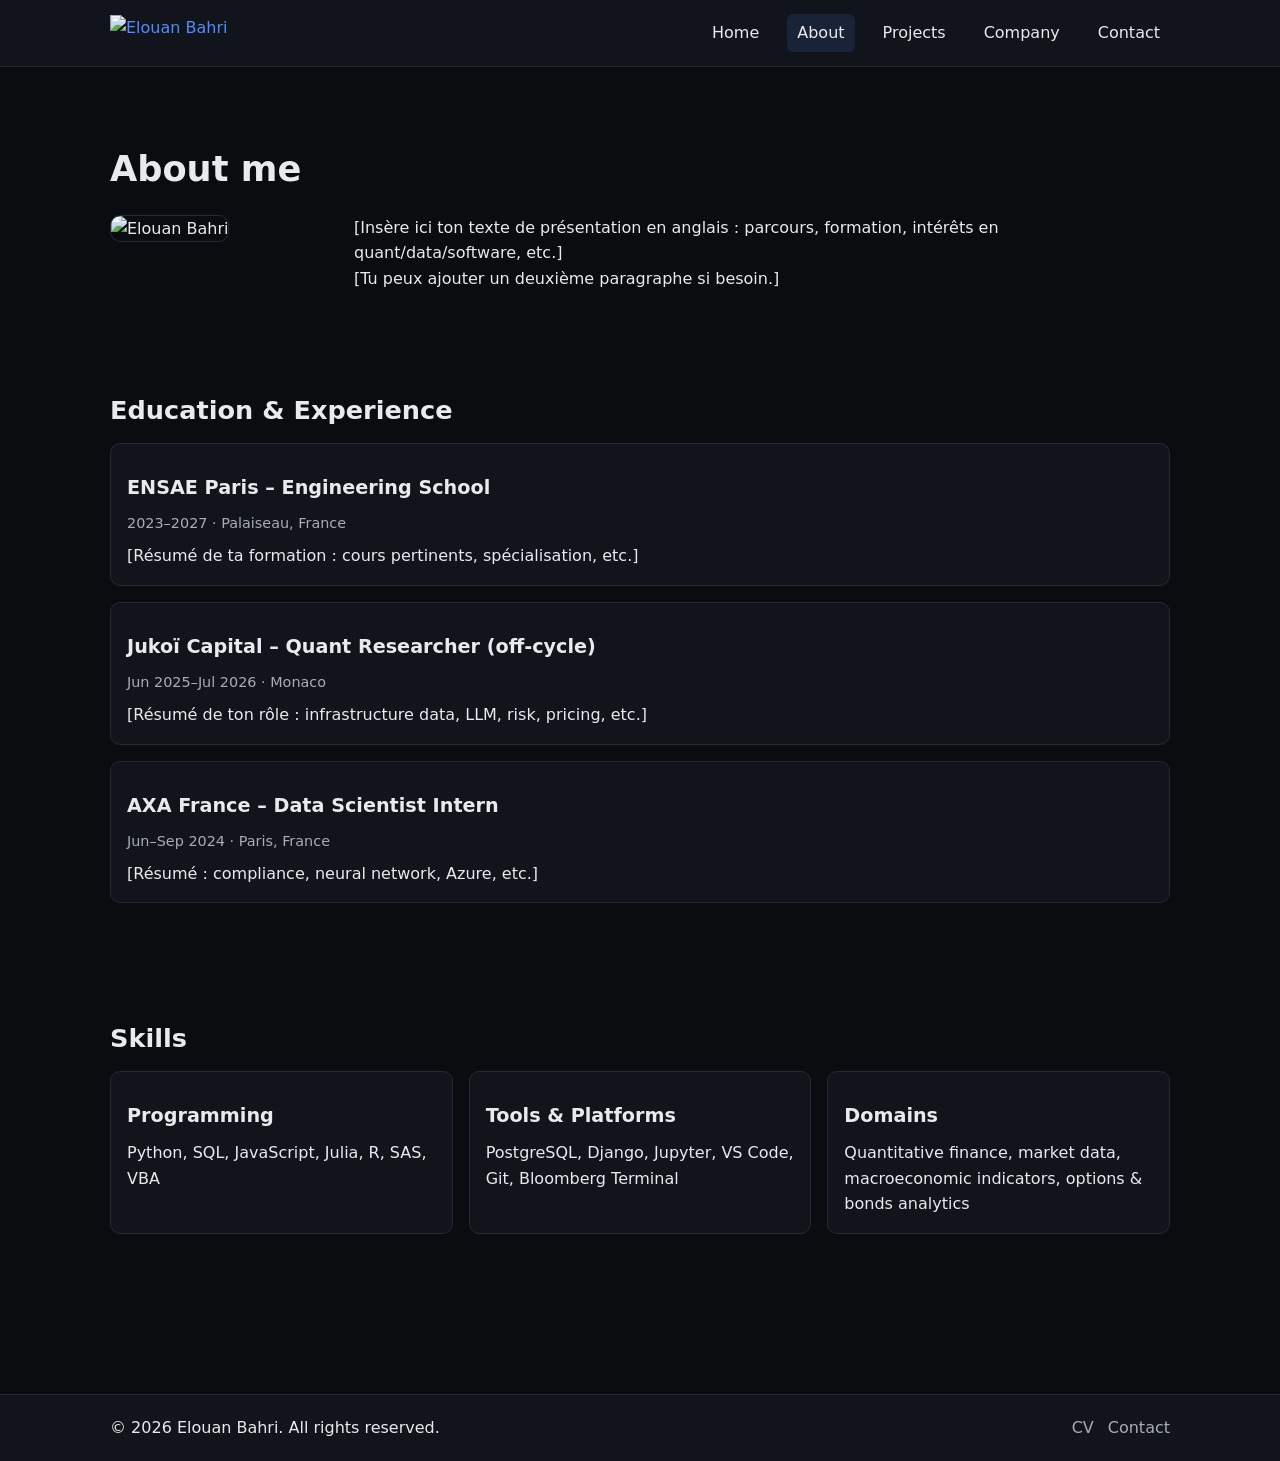
==== about.html @ 09587ba1 "initial commit" ====
<!DOCTYPE html>
<html lang="en">
<head>
  <meta charset="UTF-8" />
  <title>About – Elouan Bahri</title>
  <meta name="viewport" content="width=device-width, initial-scale=1" />
  <link rel="stylesheet" href="css/style.css" />
</head>
<body>
  <header class="site-header">
    <div class="container header-content">
      <a href="index.html" class="logo">
        <img src="assets/images/logo.svg" alt="Elouan Bahri" />
      </a>
      <nav class="main-nav">
        <a href="index.html">Home</a>
        <a href="about.html" class="active">About</a>
        <a href="projects.html">Projects</a>
        <a href="company.html">Company</a>
        <a href="contact.html">Contact</a>
      </nav>
    </div>
  </header>

  <main>
    <section class="section">
      <div class="container">
        <h1>About me</h1>
        <div class="about-grid">
          <div class="about-photo">
            <!-- Ta photo de profil -->
            <img src="assets/images/profile.jpg" alt="Elouan Bahri" />
          </div>
          <div class="about-text">
            <!-- Colle ici ton texte “About” prêt -->
            <p>
              [Insère ici ton texte de présentation en anglais : parcours, formation, intérêts en quant/data/software, etc.]
            </p>
            <p>
              [Tu peux ajouter un deuxième paragraphe si besoin.]
            </p>
          </div>
        </div>
      </div>
    </section>

    <section class="section">
      <div class="container">
        <h2>Education & Experience</h2>
        <!-- Tu peux structurer ça en listes ou en timeline simple -->
        <div class="timeline">
          <div class="timeline-item">
            <h3>ENSAE Paris – Engineering School</h3>
            <p class="timeline-meta">2023–2027 · Palaiseau, France</p>
            <p>
              [Résumé de ta formation : cours pertinents, spécialisation, etc.]
            </p>
          </div>
          <div class="timeline-item">
            <h3>Jukoï Capital – Quant Researcher (off-cycle)</h3>
            <p class="timeline-meta">Jun 2025–Jul 2026 · Monaco</p>
            <p>
              [Résumé de ton rôle : infrastructure data, LLM, risk, pricing, etc.]
            </p>
          </div>
          <div class="timeline-item">
            <h3>AXA France – Data Scientist Intern</h3>
            <p class="timeline-meta">Jun–Sep 2024 · Paris, France</p>
            <p>
              [Résumé : compliance, neural network, Azure, etc.]
            </p>
          </div>
        </div>
      </div>
    </section>

    <section class="section">
      <div class="container">
        <h2>Skills</h2>
        <div class="skills-grid">
          <div class="skill-category">
            <h3>Programming</h3>
            <p>Python, SQL, JavaScript, Julia, R, SAS, VBA</p>
          </div>
          <div class="skill-category">
            <h3>Tools & Platforms</h3>
            <p>PostgreSQL, Django, Jupyter, VS Code, Git, Bloomberg Terminal</p>
          </div>
          <div class="skill-category">
            <h3>Domains</h3>
            <p>Quantitative finance, market data, macroeconomic indicators, options & bonds analytics</p>
          </div>
        </div>
      </div>
    </section>
  </main>

  <footer class="site-footer">
    <div class="container">
      <p>&copy; 2026 Elouan Bahri. All rights reserved.</p>
      <div class="footer-links">
        <a href="cv.html">CV</a>
        <a href="contact.html">Contact</a>
      </div>
    </div>
  </footer>

  <script src="js/main.js"></script>
</body>
</html>
---- css/style.css ----
/* css/style.css */

:root {
  --bg: #0b0c10;
  --bg-alt: #12141c;
  --text: #e8eaed;
  --text-muted: #a8acb7;
  --primary: #4f8cff;
  --primary-hover: #3a73e0;
  --secondary: #2dd4bf;
  --border: #242836;
  --radius: 10px;
  --shadow: 0 8px 24px rgba(0,0,0,0.35);
}

* {
  box-sizing: border-box;
  margin: 0;
  padding: 0;
}

body {
  font-family: system-ui, -apple-system, BlinkMacSystemFont, "Segoe UI", sans-serif;
  background: var(--bg);
  color: var(--text);
  line-height: 1.6;
}

a {
  color: var(--primary);
  text-decoration: none;
}

a:hover {
  text-decoration: underline;
}

.container {
  width: 100%;
  max-width: 1100px;
  margin: 0 auto;
  padding: 0 20px;
}

/* Header */
.site-header {
  border-bottom: 1px solid var(--border);
  background: var(--bg-alt);
  position: sticky;
  top: 0;
  z-index: 10;
}

.header-content {
  display: flex;
  align-items: center;
  justify-content: space-between;
  padding: 14px 20px;
}

.logo img {
  height: 36px;
  width: auto;
  display: block;
}

.main-nav {
  display: flex;
  gap: 18px;
  flex-wrap: wrap;
}

.main-nav a {
  color: var(--text);
  font-weight: 500;
  padding: 6px 10px;
  border-radius: 6px;
}

.main-nav a.active,
.main-nav a:hover {
  background: rgba(79, 140, 255, 0.12);
  text-decoration: none;
}

/* Main sections */
main {
  padding: 40px 0 80px;
}

.section {
  padding: 40px 0;
}

.section-intro {
  color: var(--text-muted);
  max-width: 700px;
  margin-bottom: 24px;
}

h1, h2, h3 {
  line-height: 1.25;
  margin-bottom: 12px;
}

h1 {
  font-size: 2.2rem;
}

h2 {
  font-size: 1.6rem;
  margin-top: 24px;
}

h3 {
  font-size: 1.2rem;
  margin-top: 16px;
}

/* Hero */
.hero {
  padding: 60px 0;
}

.hero h1 {
  font-size: 2.8rem;
  margin-bottom: 8px;
}

.hero-subtitle {
  font-size: 1.1rem;
  color: var(--text-muted);
  max-width: 650px;
  margin-bottom: 24px;
}

.hero-cta {
  display: flex;
  gap: 12px;
  flex-wrap: wrap;
}

/* Buttons */
.btn {
  display: inline-block;
  padding: 10px 18px;
  border-radius: 8px;
  font-weight: 600;
  text-decoration: none;
  border: 1px solid transparent;
  cursor: pointer;
}

.btn-primary {
  background: var(--primary);
  color: #fff;
}

.btn-primary:hover {
  background: var(--primary-hover);
  text-decoration: none;
}

.btn-secondary {
  background: transparent;
  color: var(--text);
  border-color: var(--border);
}

.btn-secondary:hover {
  border-color: var(--text-muted);
  text-decoration: none;
}

/* Grids */
.grid-3 {
  display: grid;
  grid-template-columns: repeat(auto-fit, minmax(260px, 1fr));
  gap: 20px;
  margin-top: 24px;
}

.card {
  background: var(--bg-alt);
  border: 1px solid var(--border);
  border-radius: var(--radius);
  padding: 18px;
  box-shadow: var(--shadow);
}

/* Project highlight */
.project-highlight {
  display: grid;
  grid-template-columns: 1.2fr 1fr;
  gap: 24px;
  align-items: center;
  margin-top: 24px;
}

.project-highlight-text h3 {
  margin-top: 0;
}

.project-highlight-image img {
  width: 100%;
  height: auto;
  border-radius: var(--radius);
  border: 1px solid var(--border);
}

/* Projects grid */
.projects-grid {
  display: grid;
  grid-template-columns: repeat(auto-fit, minmax(280px, 1fr));
  gap: 20px;
  margin-top: 24px;
}

.project-card {
  display: block;
  background: var(--bg-alt);
  border: 1px solid var(--border);
  border-radius: var(--radius);
  overflow: hidden;
  transition: transform 0.15s ease, box-shadow 0.15s ease;
}

.project-card:hover {
  transform: translateY(-2px);
  box-shadow: var(--shadow);
  text-decoration: none;
}

.project-card-image img {
  width: 100%;
  height: 180px;
  object-fit: cover;
  display: block;
}

.project-card-content {
  padding: 16px;
}

.project-card-content h3 {
  margin-top: 0;
  margin-bottom: 8px;
  color: var(--text);
}

.project-card-content p {
  color: var(--text-muted);
  font-size: 0.95rem;
  margin-bottom: 10px;
}

.project-tags {
  display: flex;
  gap: 8px;
  flex-wrap: wrap;
}

.tag {
  font-size: 0.75rem;
  padding: 3px 8px;
  border-radius: 999px;
  background: rgba(79, 140, 255, 0.15);
  color: var(--primary);
  border: 1px solid rgba(79, 140, 255, 0.35);
}

/* About */
.about-grid {
  display: grid;
  grid-template-columns: 220px 1fr;
  gap: 24px;
  align-items: start;
  margin-top: 24px;
}

.about-photo img {
  width: 100%;
  border-radius: var(--radius);
  border: 1px solid var(--border);
}

.timeline {
  margin-top: 16px;
}

.timeline-item {
  background: var(--bg-alt);
  border: 1px solid var(--border);
  border-radius: var(--radius);
  padding: 16px;
  margin-bottom: 16px;
}

.timeline-meta {
  color: var(--text-muted);
  font-size: 0.9rem;
  margin-bottom: 8px;
}

.skills-grid {
  display: grid;
  grid-template-columns: repeat(auto-fit, minmax(220px, 1fr));
  gap: 16px;
  margin-top: 16px;
}

.skill-category {
  background: var(--bg-alt);
  border: 1px solid var(--border);
  border-radius: var(--radius);
  padding: 16px;
}

/* Company */
.company-grid {
  display: grid;
  grid-template-columns: 1.2fr 1fr;
  gap: 24px;
  align-items: center;
  margin-top: 24px;
}

.company-image img {
  width: 100%;
  border-radius: var(--radius);
  border: 1px solid var(--border);
}

.center-cta {
  text-align: center;
  margin-top: 24px;
  display: flex;
  justify-content: center;
  gap: 12px;
  flex-wrap: wrap;
}

/* Solutions */
.solutions-list {
  margin-top: 24px;
}

.solution-item {
  background: var(--bg-alt);
  border: 1px solid var(--border);
  border-radius: var(--radius);
  padding: 18px;
  margin-bottom: 16px;
}

/* Contact */
.contact-grid {
  display: grid;
  grid-template-columns: 1fr 1fr;
  gap: 24px;
  margin-top: 24px;
}

.contact-info h2,
.contact-info h3 {
  margin-top: 0;
}

.contact-form-wrapper {
  background: var(--bg-alt);
  border: 1px solid var(--border);
  border-radius: var(--radius);
  padding: 18px;
}

.contact-form label {
  display: block;
  margin-bottom: 6px;
  font-weight: 500;
}

.contact-form input,
.contact-form textarea {
  width: 100%;
  padding: 10px;
  margin-bottom: 14px;
  border-radius: 8px;
  border: 1px solid var(--border);
  background: var(--bg);
  color: var(--text);
  font-family: inherit;
}

.contact-form input:focus,
.contact-form textarea:focus {
  outline: none;
  border-color: var(--primary);
}

/* CV */
.cv-download {
  margin-top: 16px;
}

/* Footer */
.site-footer {
  border-top: 1px solid var(--border);
  background: var(--bg-alt);
  padding: 20px 0;
  margin-top: 40px;
}

.site-footer .container {
  display: flex;
  justify-content: space-between;
  align-items: center;
  flex-wrap: wrap;
  gap: 12px;
}

.footer-links {
  display: flex;
  gap: 14px;
}

.footer-links a {
  color: var(--text-muted);
}

.footer-links a:hover {
  color: var(--text);
  text-decoration: none;
}

/* Responsive */
@media (max-width: 800px) {
  .project-highlight,
  .company-grid,
  .contact-grid,
  .about-grid {
    grid-template-columns: 1fr;
  }

  .hero h1 {
    font-size: 2.2rem;
  }

  .header-content {
    flex-direction: column;
    gap: 12px;
    align-items: flex-start;
  }

  .main-nav {
    gap: 10px;
  }
}
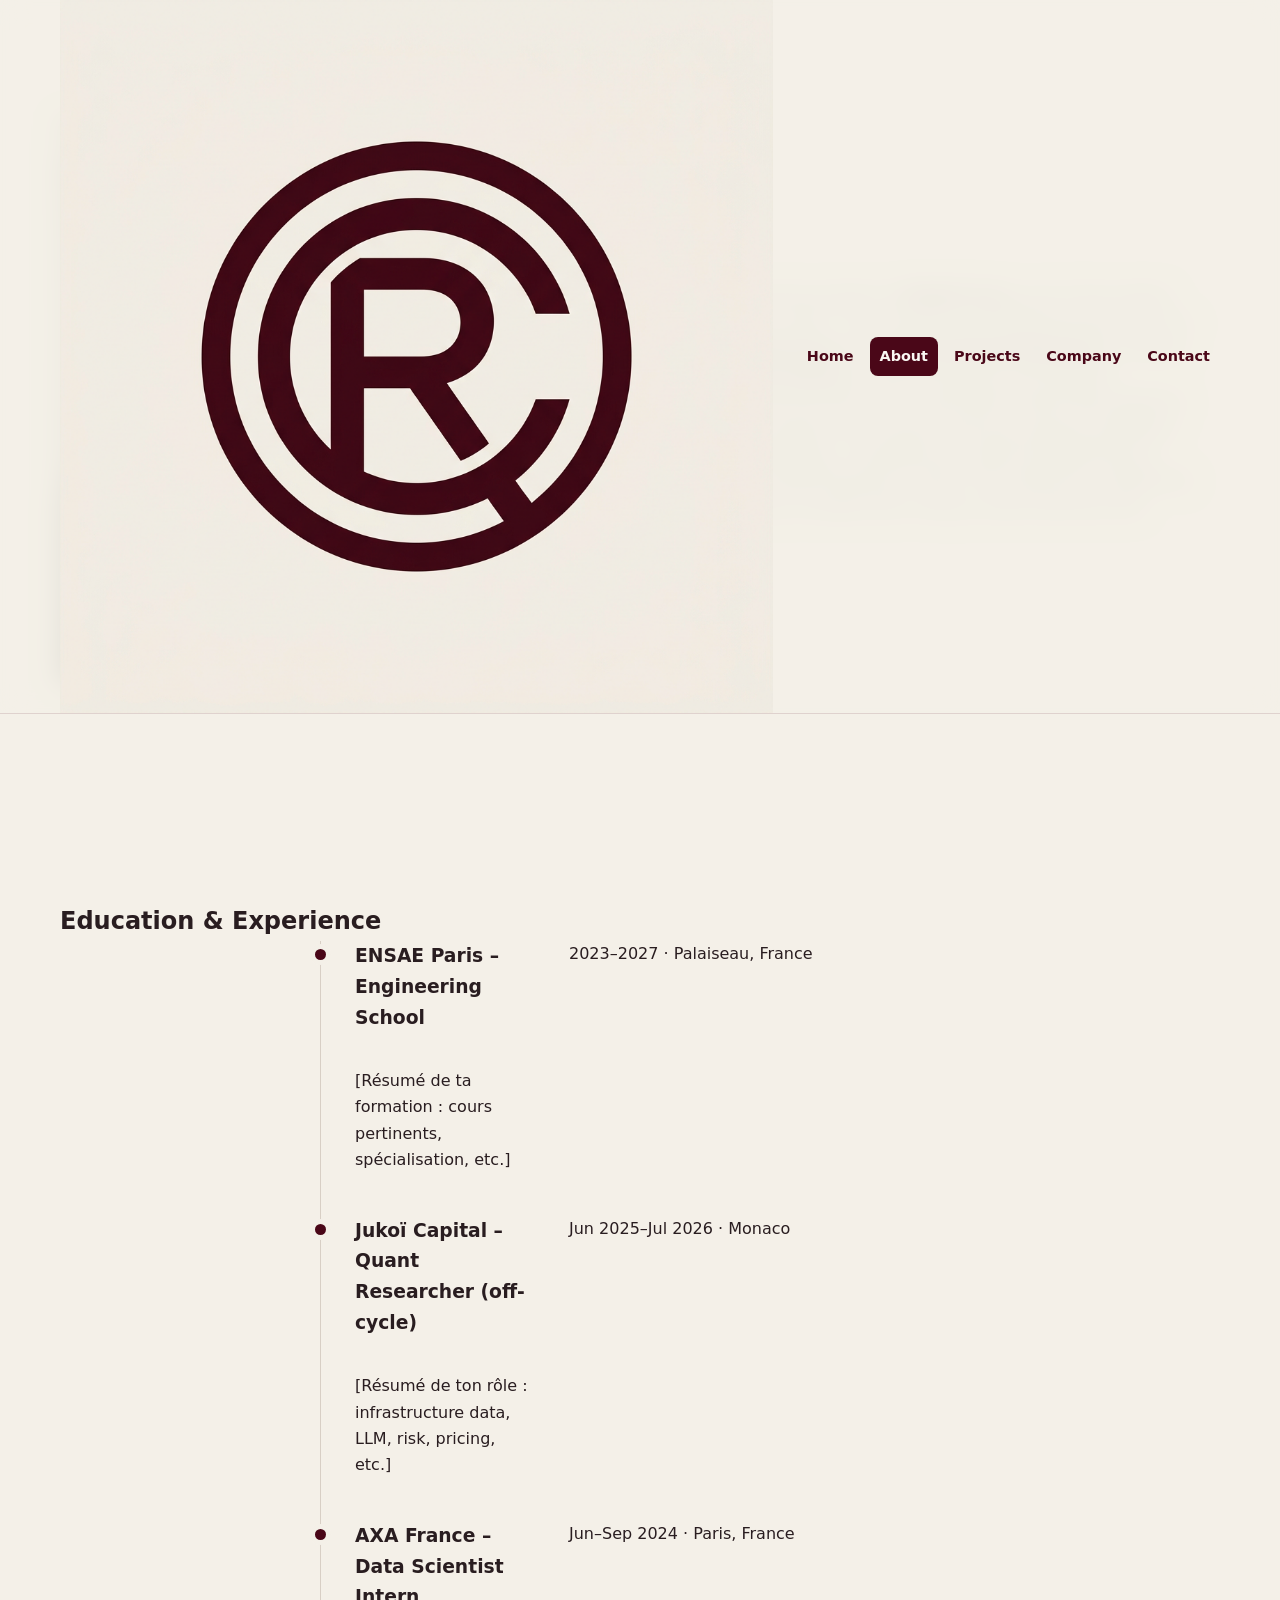
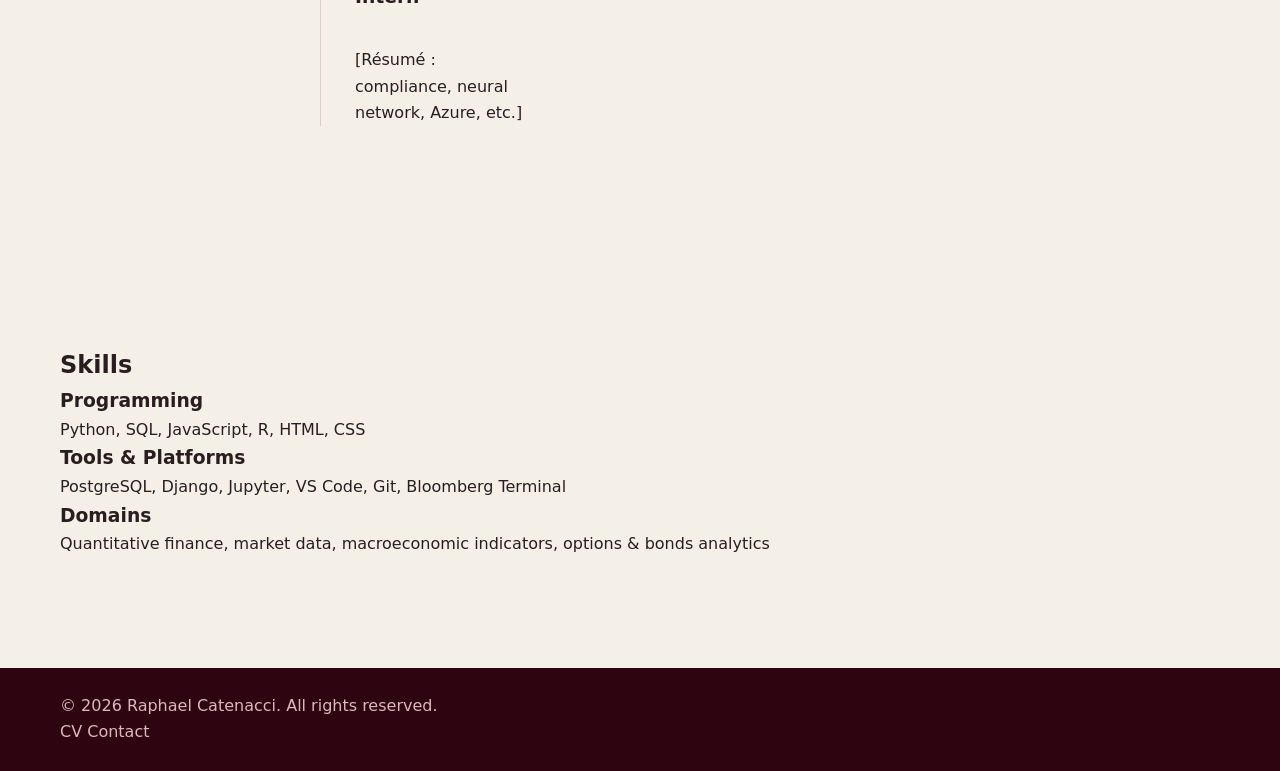
==== commit 08a6455b: "interface Improve" ====
--- a/about.html
+++ b/about.html
@@ -2,7 +2,7 @@
 <html lang="en">
 <head>
   <meta charset="UTF-8" />
-  <title>About – Elouan Bahri</title>
+  <title>About – Raphael Catenacci</title>
   <meta name="viewport" content="width=device-width, initial-scale=1" />
   <link rel="stylesheet" href="css/style.css" />
 </head>
@@ -10,7 +10,7 @@
   <header class="site-header">
     <div class="container header-content">
       <a href="index.html" class="logo">
-        <img src="assets/images/logo.svg" alt="Elouan Bahri" />
+        <img src="assets/images/logo.png" alt="Raphael Catenacci" />
       </a>
       <nav class="main-nav">
         <a href="index.html">Home</a>
@@ -29,15 +29,27 @@
         <div class="about-grid">
           <div class="about-photo">
             <!-- Ta photo de profil -->
-            <img src="assets/images/profile.jpg" alt="Elouan Bahri" />
+            <img src="assets/images/profile.png" alt="Raphael Catenacci" />
           </div>
           <div class="about-text">
             <!-- Colle ici ton texte “About” prêt -->
             <p>
-              [Insère ici ton texte de présentation en anglais : parcours, formation, intérêts en quant/data/software, etc.]
+            I’m <strong>Raphaël Catenacci</strong>, an engineering student at <strong>ENSAE Paris</strong>,
+            part of the Institut Polytechnique de Paris, graduating in 2027. I am currently completing
+            the final year of a Master’s degree in <strong>Financial Engineering</strong> at the
+            <strong>Université de Montréal</strong> in Canada.
             </p>
+
             <p>
-              [Tu peux ajouter un deuxième paragraphe si besoin.]
+            I am passionate about <strong>quantitative finance</strong>, machine learning, and software
+            development. I build data-driven financial tools, from automated market-data pipelines and
+            portfolio-risk models to pricing engines and machine-learning research workflows.
+            </p>
+
+            <p>
+            Before moving into finance and technology, I competed as a high-level BMX Racing athlete,
+            reaching 9th in the U18 UCI World Ranking in 2019. This experience shaped the discipline,
+            resilience, and performance mindset that I bring to every technical and quantitative project.
             </p>
           </div>
         </div>
@@ -80,7 +92,7 @@
         <div class="skills-grid">
           <div class="skill-category">
             <h3>Programming</h3>
-            <p>Python, SQL, JavaScript, Julia, R, SAS, VBA</p>
+            <p>Python, SQL, JavaScript, R, HTML, CSS</p>
           </div>
           <div class="skill-category">
             <h3>Tools & Platforms</h3>
@@ -97,7 +109,7 @@
 
   <footer class="site-footer">
     <div class="container">
-      <p>&copy; 2026 Elouan Bahri. All rights reserved.</p>
+      <p>&copy; 2026 Raphael Catenacci. All rights reserved.</p>
       <div class="footer-links">
         <a href="cv.html">CV</a>
         <a href="contact.html">Contact</a>
--- a/css/style.css
+++ b/css/style.css
@@ -1,457 +1,1001 @@
-/* css/style.css */
-
 :root {
-  --bg: #0b0c10;
-  --bg-alt: #12141c;
-  --text: #e8eaed;
-  --text-muted: #a8acb7;
-  --primary: #4f8cff;
-  --primary-hover: #3a73e0;
-  --secondary: #2dd4bf;
-  --border: #242836;
-  --radius: 10px;
-  --shadow: 0 8px 24px rgba(0,0,0,0.35);
-}
-
+  --cream: #f4f0e8;
+  --cream-light: #faf8f3;
+  --burgundy: #4a0718;
+  --burgundy-dark: #2d0410;
+  --burgundy-light: #6b1b31;
+  --text: #291d20;
+  --text-muted: #735f62;
+  --white: #ffffff;
+  --border: #d8cfc5;
+  --shadow: 0 12px 30px rgba(74, 7, 24, 0.12);
+
+  --container-width: 1160px;
+  --section-padding: 110px;
+  --radius: 14px;
+}
+
+/* Reset */
 * {
   box-sizing: border-box;
   margin: 0;
   padding: 0;
 }
 
+html {
+  scroll-behavior: smooth;
+  scroll-padding-top: 88px;
+}
+
 body {
-  font-family: system-ui, -apple-system, BlinkMacSystemFont, "Segoe UI", sans-serif;
-  background: var(--bg);
+  background: var(--cream);
   color: var(--text);
-  line-height: 1.6;
+  font-family:
+    Inter,
+    ui-sans-serif,
+    system-ui,
+    -apple-system,
+    BlinkMacSystemFont,
+    "Segoe UI",
+    sans-serif;
+  line-height: 1.65;
+}
+
+img {
+  max-width: 100%;
+  display: block;
 }
 
 a {
-  color: var(--primary);
+  color: inherit;
   text-decoration: none;
 }
 
-a:hover {
-  text-decoration: underline;
+p {
+  max-width: 720px;
 }
 
 .container {
-  width: 100%;
-  max-width: 1100px;
+  width: min(100% - 40px, var(--container-width));
   margin: 0 auto;
-  padding: 0 20px;
 }
 
 /* Header */
 .site-header {
-  border-bottom: 1px solid var(--border);
-  background: var(--bg-alt);
-  position: sticky;
-  top: 0;
-  z-index: 10;
+  position: fixed;
+  inset: 0 0 auto 0;
+  z-index: 1000;
+  background: rgba(244, 240, 232, 0.92);
+  border-bottom: 1px solid rgba(74, 7, 24, 0.12);
+  backdrop-filter: blur(14px);
 }
 
 .header-content {
+  min-height: 78px;
   display: flex;
   align-items: center;
   justify-content: space-between;
-  padding: 14px 20px;
-}
-
-.logo img {
-  height: 36px;
-  width: auto;
+  gap: 24px;
+}
+
+.brand {
+  display: inline-flex;
+  align-items: center;
+  gap: 10px;
+  color: var(--burgundy);
+  font-weight: 700;
+}
+
+.brand-logo {
+  width: 42px;
+  height: 42px;
+  object-fit: cover;
+  border-radius: 50%;
+}
+
+.brand-name {
+  letter-spacing: -0.02em;
+}
+
+.main-nav {
+  display: flex;
+  align-items: center;
+  gap: 6px;
+}
+
+.main-nav a {
+  padding: 8px 10px;
+  border-radius: 8px;
+  color: var(--burgundy);
+  font-size: 0.9rem;
+  font-weight: 600;
+  transition:
+    background 0.2s ease,
+    color 0.2s ease;
+}
+
+.main-nav a:hover,
+.main-nav a.active {
+  color: var(--cream-light);
+  background: var(--burgundy);
+}
+
+.menu-toggle {
+  display: none;
+  border: 0;
+  background: transparent;
+  cursor: pointer;
+}
+
+.menu-toggle span {
   display: block;
-}
-
-.main-nav {
-  display: flex;
+  width: 25px;
+  height: 2px;
+  margin: 5px 0;
+  background: var(--burgundy);
+}
+
+/* Sections */
+main {
+  overflow: hidden;
+}
+
+.section {
+  padding: var(--section-padding) 0;
+}
+
+.section-light {
+  background: var(--cream-light);
+}
+
+.section-burgundy {
+  background: var(--burgundy);
+  color: var(--cream-light);
+  
+}
+
+.section-heading {
+  margin-bottom: 42px;
+}
+
+.section-heading h2 {
+  max-width: 700px;
+  color: var(--burgundy);
+  font-size: clamp(2rem, 4vw, 3.5rem);
+  letter-spacing: -0.05em;
+  line-height: 1.1;
+}
+
+.section-heading-light h2 {
+  color: var(--cream-light);
+}
+
+.eyebrow {
+  margin-bottom: 12px;
+  color: var(--burgundy-light);
+  font-size: 0.78rem;
+  font-weight: 800;
+  letter-spacing: 0.16em;
+  text-transform: uppercase;
+}
+
+.section-heading-light .eyebrow {
+  color: #dcb9bd;
+}
+
+/* Hero */
+.hero-section {
+  min-height: 100vh;
+  display: flex;
+  align-items: center;
+  position: relative;
+  padding-top: 150px;
+  padding-bottom: 130px;
+}
+
+.hero-grid {
+  display: grid;
+  grid-template-columns: 1.15fr 0.85fr;
+  align-items: center;
+  gap: 80px;
+}
+
+.hero-content h1 {
+  max-width: 800px;
+  color: var(--burgundy);
+  font-size: clamp(3rem, 7vw, 6.3rem);
+  letter-spacing: -0.08em;
+  line-height: 0.98;
+}
+
+.hero-description {
+  max-width: 620px;
+  margin-top: 28px;
+  color: var(--text-muted);
+  font-size: 1.1rem;
+}
+
+.hero-visual {
+  display: flex;
+  justify-content: center;
+}
+
+.hero-logo-wrapper {
+  width: min(100%, 420px);
+  padding: 24px;
+  border: 1px solid rgba(74, 7, 24, 0.18);
+  border-radius: 50%;
+  background: rgba(255, 255, 255, 0.3);
+  box-shadow: var(--shadow);
+}
+
+.hero-logo {
+  width: 100%;
+  aspect-ratio: 1;
+  object-fit: cover;
+  border-radius: 50%;
+}
+
+.button-group {
+  display: flex;
+  flex-wrap: wrap;
+  gap: 12px;
+  margin-top: 32px;
+}
+
+.btn {
+  display: inline-flex;
+  min-height: 48px;
+  align-items: center;
+  justify-content: center;
+  padding: 12px 22px;
+  border: 1px solid transparent;
+  border-radius: 8px;
+  font-size: 0.92rem;
+  font-weight: 800;
+  transition:
+    transform 0.2s ease,
+    background 0.2s ease,
+    color 0.2s ease;
+}
+
+.btn:hover {
+  transform: translateY(-2px);
+}
+
+.btn-primary {
+  background: var(--burgundy);
+  color: var(--cream-light);
+}
+
+.btn-primary:hover {
+  background: var(--burgundy-dark);
+}
+
+.btn-outline {
+  border-color: var(--burgundy);
+  color: var(--burgundy);
+}
+
+.btn-outline:hover {
+  background: var(--burgundy);
+  color: var(--cream-light);
+}
+
+.btn-cream {
+  background: var(--cream-light);
+  color: var(--burgundy);
+}
+
+.btn-cream:hover {
+  background: var(--white);
+}
+
+.scroll-indicator {
+  position: absolute;
+  bottom: 38px;
+  left: 50%;
+  display: flex;
+  flex-direction: column;
+  align-items: center;
+  gap: 6px;
+  color: var(--burgundy-light);
+  font-size: 0.75rem;
+  font-weight: 700;
+  letter-spacing: 0.08em;
+  text-transform: uppercase;
+  transform: translateX(-50%);
+}
+
+.scroll-arrow {
+  font-size: 1.5rem;
+  line-height: 1;
+}
+
+/* About */
+.about-grid {
+  display: grid;
+  grid-template-columns: 0.65fr 1.35fr;
+  align-items: center;
+  gap: 70px;
+}
+
+.about-image {
+  width: 100%;
+  max-width: 360px;
+  aspect-ratio: 4 / 5;
+  object-fit: cover;
+  border-radius: var(--radius);
+  box-shadow: var(--shadow);
+}
+
+.about-content p + p {
+  margin-top: 20px;
+}
+
+.about-content {
+  color: var(--text-muted);
+  font-size: 1.05rem;
+}
+
+.text-link {
+  display: inline-block;
+  margin-top: 28px;
+  color: var(--burgundy);
+  font-weight: 800;
+  border-bottom: 1px solid var(--burgundy);
+}
+
+/* Timeline */
+.timeline {
+  max-width: 900px;
+  margin-left: auto;
+  border-left: 1px solid var(--border);
+}
+
+.timeline-item {
+  position: relative;
+  display: grid;
+  grid-template-columns: 180px 1fr;
+  gap: 34px;
+  padding: 0 0 42px 34px;
+}
+
+.timeline-item::before {
+  content: "";
+  position: absolute;
+  top: 8px;
+  left: -6px;
+  width: 11px;
+  height: 11px;
+  border-radius: 50%;
+  background: var(--burgundy);
+  box-shadow: 0 0 0 5px var(--cream);
+}
+
+.timeline-item:last-child {
+  padding-bottom: 0;
+}
+
+.timeline-date {
+  color: var(--burgundy-light);
+  font-size: 0.9rem;
+  font-weight: 800;
+}
+
+.timeline-content h3 {
+  margin-bottom: 4px;
+  color: var(--burgundy);
+  font-size: 1.4rem;
+}
+.timeline-content-light h3 {
+  margin-bottom: 4px;
+  color: var(--cream);
+  font-size: 1.4rem;
+}
+.timeline-location {
+  margin-bottom: 12px;
+  color: var(--text-muted);
+  font-size: 0.9rem;
+  font-style: italic;
+}
+
+
+
+/* Cards */
+.cards-grid,
+.services-grid {
+  display: grid;
+  grid-template-columns: repeat(4, 1fr);
   gap: 18px;
-  flex-wrap: wrap;
-}
-
-.main-nav a {
-  color: var(--text);
-  font-weight: 500;
-  padding: 6px 10px;
-  border-radius: 6px;
-}
-
-.main-nav a.active,
-.main-nav a:hover {
-  background: rgba(79, 140, 255, 0.12);
-  text-decoration: none;
-}
-
-/* Main sections */
-main {
-  padding: 40px 0 80px;
-}
-
-.section {
-  padding: 40px 0;
-}
-
-.section-intro {
-  color: var(--text-muted);
-  max-width: 700px;
-  margin-bottom: 24px;
-}
-
-h1, h2, h3 {
-  line-height: 1.25;
-  margin-bottom: 12px;
-}
-
-h1 {
-  font-size: 2.2rem;
-}
-
-h2 {
-  font-size: 1.6rem;
-  margin-top: 24px;
-}
-
-h3 {
-  font-size: 1.2rem;
-  margin-top: 16px;
-}
-
-/* Hero */
-.hero {
-  padding: 60px 0;
-}
-
-.hero h1 {
-  font-size: 2.8rem;
-  margin-bottom: 8px;
-}
-
-.hero-subtitle {
-  font-size: 1.1rem;
-  color: var(--text-muted);
-  max-width: 650px;
-  margin-bottom: 24px;
-}
-
-.hero-cta {
-  display: flex;
-  gap: 12px;
-  flex-wrap: wrap;
-}
-
-/* Buttons */
-.btn {
-  display: inline-block;
-  padding: 10px 18px;
-  border-radius: 8px;
-  font-weight: 600;
-  text-decoration: none;
-  border: 1px solid transparent;
-  cursor: pointer;
-}
-
-.btn-primary {
-  background: var(--primary);
-  color: #fff;
-}
-
-.btn-primary:hover {
-  background: var(--primary-hover);
-  text-decoration: none;
-}
-
-.btn-secondary {
-  background: transparent;
-  color: var(--text);
-  border-color: var(--border);
-}
-
-.btn-secondary:hover {
-  border-color: var(--text-muted);
-  text-decoration: none;
-}
-
-/* Grids */
-.grid-3 {
-  display: grid;
-  grid-template-columns: repeat(auto-fit, minmax(260px, 1fr));
-  gap: 20px;
-  margin-top: 24px;
-}
-
-.card {
-  background: var(--bg-alt);
+}
+
+.info-card,
+.service-card {
+  min-height: 230px;
+  padding: 26px;
   border: 1px solid var(--border);
   border-radius: var(--radius);
-  padding: 18px;
+  background: var(--cream);
+  transition:
+    transform 0.2s ease,
+    box-shadow 0.2s ease;
+}
+
+.info-card:hover,
+.service-card:hover {
+  transform: translateY(-5px);
   box-shadow: var(--shadow);
 }
 
-/* Project highlight */
-.project-highlight {
-  display: grid;
-  grid-template-columns: 1.2fr 1fr;
-  gap: 24px;
-  align-items: center;
-  margin-top: 24px;
-}
-
-.project-highlight-text h3 {
-  margin-top: 0;
-}
-
-.project-highlight-image img {
-  width: 100%;
-  height: auto;
-  border-radius: var(--radius);
-  border: 1px solid var(--border);
-}
-
-/* Projects grid */
+.info-card h3,
+.service-card h3 {
+  margin: 34px 0 12px;
+  color: var(--burgundy);
+  font-size: 1.15rem;
+}
+
+.info-card p,
+.service-card p {
+  color: var(--text-muted);
+  font-size: 0.92rem;
+}
+
+.card-number,
+.service-icon {
+  color: var(--burgundy-light);
+  font-size: 0.78rem;
+  font-weight: 800;
+  letter-spacing: 0.1em;
+}
+
+/* Projects */
 .projects-grid {
   display: grid;
-  grid-template-columns: repeat(auto-fit, minmax(280px, 1fr));
-  gap: 20px;
-  margin-top: 24px;
+  grid-template-columns: repeat(3, 1fr);
+  gap: 22px;
 }
 
 .project-card {
-  display: block;
-  background: var(--bg-alt);
+  overflow: hidden;
   border: 1px solid var(--border);
   border-radius: var(--radius);
+  background: var(--cream-light);
+  box-shadow: 0 5px 15px rgba(74, 7, 24, 0.05);
+  transition:
+    transform 0.2s ease,
+    box-shadow 0.2s ease;
+}
+
+.project-card:hover {
+  transform: translateY(-5px);
+  box-shadow: var(--shadow);
+}
+
+.project-card-image {
+  aspect-ratio: 16 / 10;
   overflow: hidden;
-  transition: transform 0.15s ease, box-shadow 0.15s ease;
-}
-
-.project-card:hover {
-  transform: translateY(-2px);
-  box-shadow: var(--shadow);
-  text-decoration: none;
+  background: var(--cream);
 }
 
 .project-card-image img {
   width: 100%;
-  height: 180px;
+  height: 100%;
   object-fit: cover;
+  transition: transform 0.3s ease;
+}
+
+.project-card:hover .project-card-image img {
+  transform: scale(1.04);
+}
+
+.project-card-content {
+  padding: 24px;
+}
+
+.project-category,
+.case-study-label {
+  margin-bottom: 8px;
+  color: var(--burgundy-light);
+  font-size: 0.75rem;
+  font-weight: 800;
+  letter-spacing: 0.1em;
+  text-transform: uppercase;
+}
+
+.project-card h3 {
+  margin-bottom: 12px;
+  color: var(--burgundy);
+  font-size: 1.25rem;
+  line-height: 1.2;
+}
+
+.project-card p:not(.project-category) {
+  color: var(--text-muted);
+  font-size: 0.93rem;
+}
+
+.tag-list {
+  display: flex;
+  flex-wrap: wrap;
+  gap: 7px;
+  margin-top: 20px;
+}
+
+.tag {
+  padding: 4px 9px;
+  border: 1px solid var(--border);
+  border-radius: 999px;
+  color: var(--burgundy);
+  font-size: 0.72rem;
+  font-weight: 700;
+}
+
+/* Company */
+.company-grid {
+  display: grid;
+  grid-template-columns: 1.2fr 0.8fr;
+  align-items: center;
+  gap: 80px;
+}
+
+.section-burgundy .company-content {
+  color: #eadbd8;
+}
+
+.company-content p + p {
+  margin-top: 20px;
+}
+
+.company-logo-wrapper {
+  display: flex;
+  justify-content: center;
+  padding: 30px;
+  border-radius: 50%;
+  background: rgba(244, 240, 232, 0.08);
+}
+
+.company-logo {
+  width: min(100%, 280px);
+  aspect-ratio: 1;
+  object-fit: contain;
+  border-radius: 50%;
+}
+
+/* Case study */
+.case-study-grid {
+  display: grid;
+  grid-template-columns: 1fr 0.9fr;
+  align-items: center;
+  gap: 70px;
+}
+
+.case-study-content > p:not(.case-study-label) {
+  color: var(--text-muted);
+  font-size: 1.05rem;
+}
+
+.case-study-points {
+  display: grid;
+  gap: 20px;
+  margin-top: 30px;
+}
+
+.case-study-points span {
   display: block;
-}
-
-.project-card-content {
-  padding: 16px;
-}
-
-.project-card-content h3 {
-  margin-top: 0;
-  margin-bottom: 8px;
-  color: var(--text);
-}
-
-.project-card-content p {
+  margin-bottom: 3px;
+  color: var(--burgundy);
+  font-size: 0.78rem;
+  font-weight: 800;
+  letter-spacing: 0.1em;
+  text-transform: uppercase;
+}
+
+.case-study-points p {
   color: var(--text-muted);
-  font-size: 0.95rem;
-  margin-bottom: 10px;
-}
-
-.project-tags {
-  display: flex;
-  gap: 8px;
-  flex-wrap: wrap;
-}
-
-.tag {
-  font-size: 0.75rem;
-  padding: 3px 8px;
-  border-radius: 999px;
-  background: rgba(79, 140, 255, 0.15);
-  color: var(--primary);
-  border: 1px solid rgba(79, 140, 255, 0.35);
-}
-
-/* About */
-.about-grid {
-  display: grid;
-  grid-template-columns: 220px 1fr;
-  gap: 24px;
-  align-items: start;
-  margin-top: 24px;
-}
-
-.about-photo img {
+}
+
+.case-study-image {
   width: 100%;
   border-radius: var(--radius);
-  border: 1px solid var(--border);
-}
-
-.timeline {
-  margin-top: 16px;
-}
-
-.timeline-item {
-  background: var(--bg-alt);
+  box-shadow: var(--shadow);
+}
+
+/* Contact */
+.contact-grid {
+  display: grid;
+  grid-template-columns: 1fr 1fr;
+  gap: 80px;
+  align-items: start;
+}
+
+.contact-content h2 {
+  max-width: 500px;
+  color: var(--cream);
+  font-size: clamp(2rem, 4vw, 3.6rem);
+  letter-spacing: -0.06em;
+  line-height: 1.05;
+}
+
+.contact-content > p:not(.eyebrow) {
+  margin-top: 22px;
+  color: var(--cream-light);
+}
+
+.contact-links {
+  display: grid;
+  gap: 8px;
+  margin-top: 28px;
+}
+
+.contact-links a {
+  width: fit-content;
+  color: var(--cream);
+  font-weight: 800;
+  border-bottom: 1px solid var(--cream);
+}
+
+.contact-form {
+  padding: 30px;
   border: 1px solid var(--border);
   border-radius: var(--radius);
-  padding: 16px;
-  margin-bottom: 16px;
-}
-
-.timeline-meta {
-  color: var(--text-muted);
-  font-size: 0.9rem;
-  margin-bottom: 8px;
-}
-
-.skills-grid {
-  display: grid;
-  grid-template-columns: repeat(auto-fit, minmax(220px, 1fr));
-  gap: 16px;
-  margin-top: 16px;
-}
-
-.skill-category {
-  background: var(--bg-alt);
-  border: 1px solid var(--border);
-  border-radius: var(--radius);
-  padding: 16px;
-}
-
-/* Company */
-.company-grid {
-  display: grid;
-  grid-template-columns: 1.2fr 1fr;
-  gap: 24px;
-  align-items: center;
-  margin-top: 24px;
-}
-
-.company-image img {
-  width: 100%;
-  border-radius: var(--radius);
-  border: 1px solid var(--border);
-}
-
-.center-cta {
-  text-align: center;
-  margin-top: 24px;
-  display: flex;
-  justify-content: center;
-  gap: 12px;
-  flex-wrap: wrap;
-}
-
-/* Solutions */
-.solutions-list {
-  margin-top: 24px;
-}
-
-.solution-item {
-  background: var(--bg-alt);
-  border: 1px solid var(--border);
-  border-radius: var(--radius);
-  padding: 18px;
-  margin-bottom: 16px;
-}
-
-/* Contact */
-.contact-grid {
-  display: grid;
-  grid-template-columns: 1fr 1fr;
-  gap: 24px;
-  margin-top: 24px;
-}
-
-.contact-info h2,
-.contact-info h3 {
-  margin-top: 0;
-}
-
-.contact-form-wrapper {
-  background: var(--bg-alt);
-  border: 1px solid var(--border);
-  border-radius: var(--radius);
-  padding: 18px;
+  background: var(--cream);
+  box-shadow: var(--shadow);
 }
 
 .contact-form label {
   display: block;
-  margin-bottom: 6px;
-  font-weight: 500;
+  margin-bottom: 7px;
+  color: var(--burgundy);
+  font-size: 0.88rem;
+  font-weight: 800;
 }
 
 .contact-form input,
 .contact-form textarea {
   width: 100%;
-  padding: 10px;
-  margin-bottom: 14px;
+  margin-bottom: 18px;
+  padding: 13px 14px;
+  border: 1px solid var(--border);
   border-radius: 8px;
-  border: 1px solid var(--border);
-  background: var(--bg);
+  outline: none;
+  background: var(--cream-light);
   color: var(--text);
-  font-family: inherit;
+  font: inherit;
+  resize: vertical;
 }
 
 .contact-form input:focus,
 .contact-form textarea:focus {
-  outline: none;
-  border-color: var(--primary);
-}
-
-/* CV */
-.cv-download {
-  margin-top: 16px;
+  border-color: var(--burgundy);
+  box-shadow: 0 0 0 3px rgba(74, 7, 24, 0.1);
 }
 
 /* Footer */
 .site-footer {
-  border-top: 1px solid var(--border);
-  background: var(--bg-alt);
-  padding: 20px 0;
-  margin-top: 40px;
-}
-
-.site-footer .container {
-  display: flex;
+  padding: 25px 0;
+  background: var(--burgundy-dark);
+  color: #dcb9bd;
+}
+
+.footer-content {
+  display: flex;
+  align-items: center;
   justify-content: space-between;
-  align-items: center;
-  flex-wrap: wrap;
-  gap: 12px;
-}
-
-.footer-links {
-  display: flex;
-  gap: 14px;
-}
-
-.footer-links a {
-  color: var(--text-muted);
-}
-
-.footer-links a:hover {
-  color: var(--text);
-  text-decoration: none;
+  gap: 20px;
+}
+
+.footer-content p {
+  font-size: 0.85rem;
+}
+
+.back-to-top {
+  color: var(--cream-light);
+  font-size: 0.85rem;
+  font-weight: 800;
 }
 
 /* Responsive */
-@media (max-width: 800px) {
-  .project-highlight,
+@media (max-width: 980px) {
+  :root {
+    --section-padding: 85px;
+  }
+
+  .hero-grid,
   .company-grid,
-  .contact-grid,
-  .about-grid {
+  .case-study-grid {
+    gap: 45px;
+  }
+
+  .cards-grid,
+  .services-grid {
+    grid-template-columns: repeat(2, 1fr);
+  }
+
+  .projects-grid {
+    grid-template-columns: 1fr 1fr;
+  }
+}
+
+@media (max-width: 760px) {
+  :root {
+    --section-padding: 70px;
+  }
+
+  .container {
+    width: min(100% - 30px, var(--container-width));
+  }
+
+  .header-content {
+    min-height: 68px;
+  }
+
+  .menu-toggle {
+    display: block;
+  }
+
+  .main-nav {
+    position: absolute;
+    top: 68px;
+    right: 15px;
+    left: 15px;
+    display: none;
+    flex-direction: column;
+    align-items: stretch;
+    padding: 10px;
+    border: 1px solid var(--border);
+    border-radius: 10px;
+    background: var(--cream-light);
+    box-shadow: var(--shadow);
+  }
+
+  .main-nav.is-open {
+    display: flex;
+  }
+
+  .main-nav a {
+    padding: 12px;
+  }
+
+  .hero-section {
+    min-height: auto;
+    padding-top: 130px;
+    padding-bottom: 120px;
+  }
+
+  .hero-grid,
+  .about-grid,
+  .company-grid,
+  .case-study-grid,
+  .contact-grid {
     grid-template-columns: 1fr;
   }
 
-  .hero h1 {
-    font-size: 2.2rem;
-  }
-
-  .header-content {
+  .hero-content h1 {
+    font-size: clamp(2.8rem, 14vw, 5rem);
+  }
+
+  .hero-visual {
+    order: -1;
+  }
+
+  .hero-logo-wrapper {
+    width: min(80vw, 300px);
+  }
+
+  .about-image {
+    max-width: 280px;
+  }
+
+  .timeline {
+    margin-left: 8px;
+  }
+
+  .timeline-item {
+    grid-template-columns: 1fr;
+    gap: 8px;
+    padding-left: 25px;
+  }
+
+  .projects-grid,
+  .cards-grid,
+  .services-grid {
+    grid-template-columns: 1fr;
+  }
+
+  .contact-grid {
+    gap: 40px;
+  }
+
+  .footer-content {
+    align-items: flex-start;
     flex-direction: column;
-    gap: 12px;
-    align-items: flex-start;
-  }
-
-  .main-nav {
-    gap: 10px;
+  }
+}
+
+/* Layout global de la section company */
+.company-layout {
+  display: grid;
+  grid-template-columns: 1fr 1fr;
+  gap: 3rem;
+  align-items: start;
+}
+
+/* Texte principal à gauche */
+.company-text {
+  max-width: 100%;
+}
+
+/* Indentation et interligne des paragraphes */
+.text-paragraph {
+  text-indent: 1.5rem;        /* décalage de début de paragraphe */
+  line-height: 1.8;           /* interligne plus aéré */
+  margin-bottom: 1.25rem;
+}
+
+/* Cartes des points marquants à droite */
+.company-highlights {
+  display: flex;
+  flex-direction: column;
+  gap: 1.5rem;
+}
+
+.highlight-card {
+  padding: 1.25rem 1rem;
+  border-left: 3px solid #fff; /* ou une couleur crème / burgundy selon ton thème */
+  background: rgba(255, 255, 255, 0.03); /* très léger fond pour détacher */
+}
+
+/* Titres des highlights bien mis en avant */
+.highlight-title {
+  font-size: 1.1rem;
+  font-weight: 700;
+  margin: 0 0 0.5rem 0;
+  line-height: 1.3;
+  letter-spacing: 0.02em;
+}
+
+/* Texte des highlights plus aéré */
+.highlight-text {
+  margin: 0;
+  line-height: 1.7;
+  font-size: 0.95rem;
+}
+
+/* Boutons */
+.company-cta {
+  display: flex;
+  gap: 1rem;
+  margin-top: 1.5rem;
+}
+
+/* Responsive : une seule colonne sur mobile */
+@media (max-width: 900px) {
+  .company-layout {
+    grid-template-columns: 1fr;
+    gap: 2rem;
+  }
+
+  .text-paragraph {
+    text-indent: 1rem;
+  }
+}
+
+/* Bloc logo en haut de la colonne de gauche */
+.company-logo-block {
+  margin-bottom: 1.25rem;
+  display: flex;
+  align-items: center;
+  justify-content: flex-start;
+}
+
+/* Taille et espacement du logo */
+.company-logo-small {
+  height: 150px;            /* ajuste selon ton logo */
+  width: auto;
+  display: block;
+}
+
+/* Layout global de la section company */
+.company-layout {
+  display: grid;
+  grid-template-columns: 1fr 1fr;
+  gap: 3rem;
+  align-items: start;
+}
+
+/* Texte principal à gauche */
+.company-text {
+  max-width: 100%;
+}
+
+/* Paragraphes : interligne + indent */
+.text-paragraph {
+  text-indent: 1.5rem;
+  line-height: 1.8;
+  margin-bottom: 2.2rem;
+}
+
+.text-init {
+  line-height: 1.8;
+  margin-bottom: 2.2rem;
+}
+
+.company-text > p.text-paragraph:last-of-type {
+  margin-bottom: 3.5rem;
+}
+/* Premier paragraphe avec logo incrusté */
+.text-with-drop-logo {
+  /* on garde l’indent, le logo sera “dans” le flux grâce au float */
+}
+
+/* Logo en mode “lettrine” : rond visuellement, mais carré pour le flux du texte */
+.drop-logo {
+  float: left;
+  margin: 0 1rem 0.5rem 0;
+  width: 150px;
+  height: 150px;
+  object-fit: cover;
+  border-radius: 50%; /* logo rond */
+  display: block;
+  /* pas de shape-outside → le texte s’aligne comme sur un carré */
+}
+
+/* Cartes des points marquants à droite */
+.company-highlights {
+  display: flex;
+  flex-direction: column;
+  gap: 1.5rem;
+}
+
+.highlight-card {
+  padding: 1.25rem 1rem;
+  border-left: 3px solid #fff;
+  background: rgba(255, 255, 255, 0.03);
+}
+
+/* Titres des highlights bien mis en avant */
+.highlight-title {
+  font-size: 1.1rem;
+  font-weight: 700;
+  margin: 0 0 0.5rem 0;
+  line-height: 1.3;
+  letter-spacing: 0.02em;
+}
+
+/* Texte des highlights plus aéré */
+.highlight-text {
+  margin: 0;
+  line-height: 1.7;
+  font-size: 0.95rem;
+}
+
+/* Boutons */
+.company-cta {
+  display: flex;
+  gap: 1rem;
+  margin-top: 1.5rem;
+}
+
+/* Responsive : une seule colonne sur mobile */
+@media (max-width: 900px) {
+  .company-layout {
+    grid-template-columns: 1fr;
+    gap: 2rem;
+  }
+
+  .text-paragraph {
+    text-indent: 1rem;
+  }
+
+  /* Sur petit écran, on peut désactiver l’effet lettrine si besoin */
+  .drop-logo {
+    float: none;
+    margin: 0 auto 1rem auto;
+    display: block;
+  }
+
+  .text-with-drop-logo {
+    text-align: center;
   }
 }
